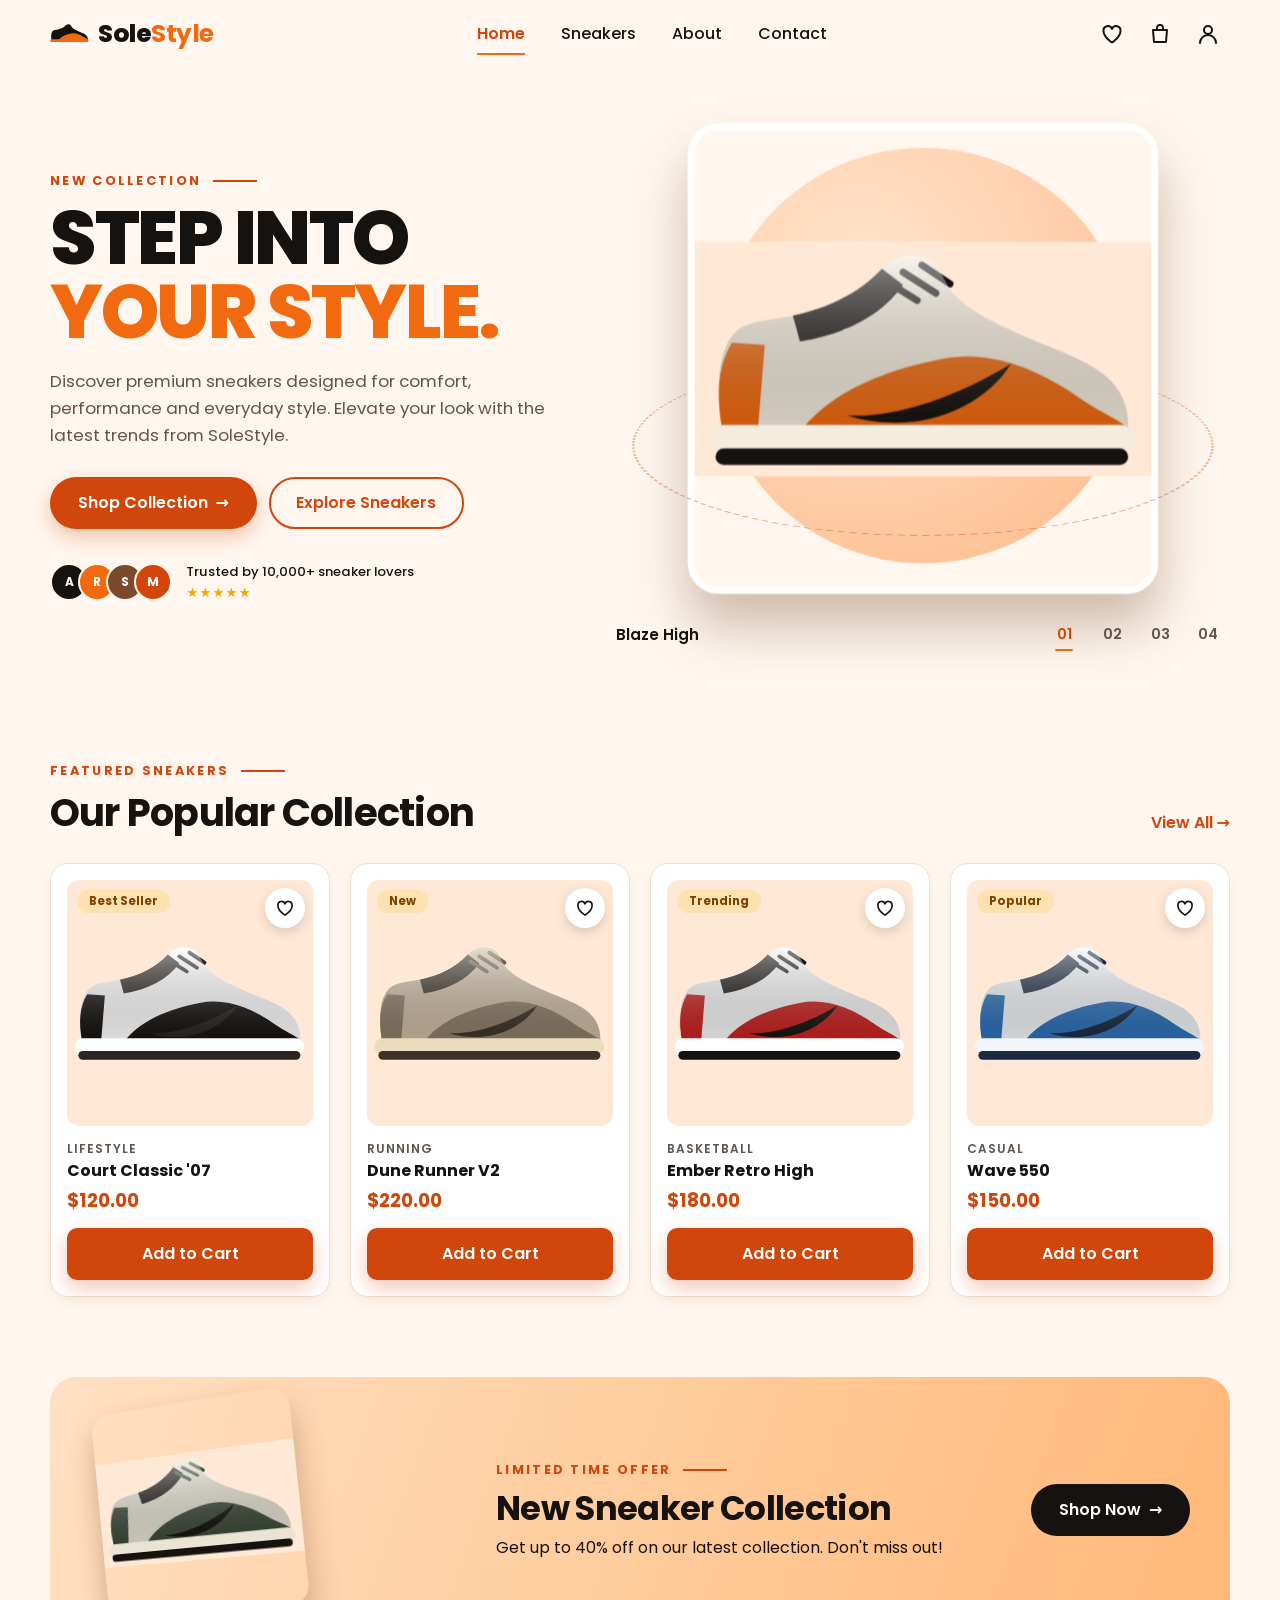
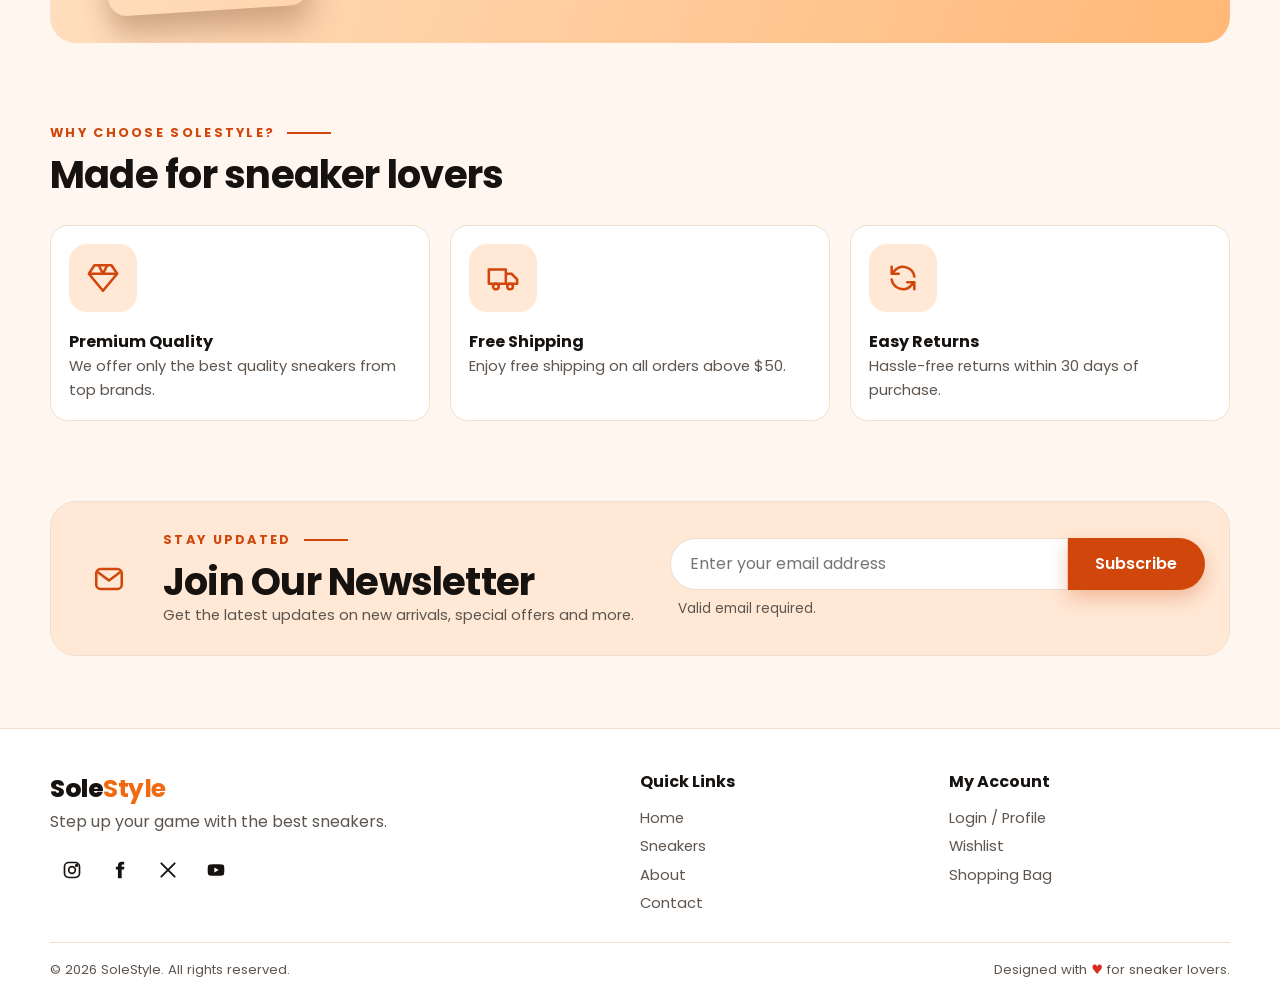
==== index.html @ 4709b6e1 "Task1 : Responsive Landing Page" ====
<!DOCTYPE html>
<html lang="en">
<head>
  <meta charset="UTF-8">
  <meta name="viewport" content="width=device-width, initial-scale=1">
  <title>SoleStyle | Premium Sneakers</title>
  <meta name="description" content="SoleStyle: premium sneakers designed for comfort, performance and everyday style.">
  <link rel="preconnect" href="https://fonts.googleapis.com">
  <link rel="preconnect" href="https://fonts.gstatic.com" crossorigin>
  <link href="https://fonts.googleapis.com/css2?family=Poppins:wght@400;500;600;700;800&display=swap" rel="stylesheet">
  <link rel="stylesheet" href="style.css">
</head>
<body>
  <a class="skip" href="#main">Skip to content</a>

  <header class="site-header" id="header">
    <div class="wrap bar">
      <a class="logo" href="#/" aria-label="SoleStyle home">
        <svg width="40" height="26" viewBox="30 20 380 190" aria-hidden="true"><path d="M44 172C38 132 40 104 54 88c10-11 30-11 50-15 30-6 58-20 76-40 12-13 32-15 46-4l12 22c14 18 44 32 84 48 40 16 70 30 68 72z" fill="#16120F"/><path d="M110 172c26-34 70-52 120-62 40-8 80 6 120 34 20 14 40 20 40 28z" fill="#F26A0F"/><rect x="32" y="166" width="364" height="26" rx="13" fill="#F26A0F"/></svg>
        <span>Sole<b>Style</b></span>
      </a>
      <nav id="nav" class="nav" aria-label="Main navigation">
        <ul>
          <li><a href="#/" data-r="home">Home</a></li>
          <li><a href="#/shop" data-r="shop">Sneakers</a></li>
          <li><a href="#/about" data-r="about">About</a></li>
          <li><a href="#/contact" data-r="contact">Contact</a></li>
        </ul>
      </nav>
      <div class="actions">
        <a class="icon-btn" href="#/wishlist" id="wishLink" aria-label="Wishlist, 0 items">
          <svg width="24" height="24" viewBox="0 0 24 24" fill="none" stroke="currentColor" stroke-width="2" stroke-linejoin="round" aria-hidden="true"><path d="M12 20.5S3.5 15 3.5 8.9A4.4 4.4 0 0 1 12 7a4.4 4.4 0 0 1 8.5 1.900C20.5 15 12 20.5 12 20.500z"/></svg>
          <span class="count" id="wishCount" aria-hidden="true">0</span>
        </a>
        <a class="icon-btn" href="#/cart" id="cartLink" aria-label="Shopping bag, 0 items">
          <svg width="24" height="24" viewBox="0 0 24 24" fill="none" stroke="currentColor" stroke-width="2" stroke-linecap="round" stroke-linejoin="round" aria-hidden="true"><path d="M5 8h14l-1 12H6L5 8z"/><path d="M9 8V6a3 3 0 0 1 6 0v2"/></svg>
          <span class="count" id="cartCount" aria-hidden="true">0</span>
        </a>
        <a class="icon-btn" href="#/account" id="profileLink" aria-label="Log in or open my account">
          <svg width="24" height="24" viewBox="0 0 24 24" fill="none" stroke="currentColor" stroke-width="2" stroke-linecap="round" stroke-linejoin="round" aria-hidden="true"><circle cx="12" cy="8" r="4"/><path d="M4 21a8 8 0 0 1 16 0"/></svg>
          <span class="ini" id="profileIni" aria-hidden="true"></span>
        </a>
      </div>
    </div>
  </header>

  <main id="main" tabindex="-1"></main>

  <footer class="footer">
    <div class="wrap foot-grid">
      <div>
        <a class="logo" href="#/" aria-label="SoleStyle home"><span>Sole<b>Style</b></span></a>
        <p class="muted">Step up your game with the best sneakers.</p>
        <ul class="social">
          <li><a href="https://www.instagram.com/" target="_blank" rel="noopener" aria-label="SoleStyle on Instagram"><svg width="20" height="20" viewBox="0 0 24 24" fill="none" stroke="currentColor" stroke-width="2" aria-hidden="true"><rect x="3" y="3" width="18" height="18" rx="5"/><circle cx="12" cy="12" r="4"/><circle cx="17.5" cy="6.5" r="1" fill="currentColor"/></svg></a></li>
          <li><a href="https://www.facebook.com/" target="_blank" rel="noopener" aria-label="SoleStyle on Facebook"><svg width="20" height="20" viewBox="0 0 24 24" fill="currentColor" aria-hidden="true"><path d="M14 8V6.500c0-.700.3-1 1-1h2V2h-3c-3 0-4.5 2-4.5 4.500V8H7v3.500h2.500V22H14V11.500h2.800L17.3 8z"/></svg></a></li>
          <li><a href="https://x.com/" target="_blank" rel="noopener" aria-label="SoleStyle on X"><svg width="20" height="20" viewBox="0 0 24 24" fill="none" stroke="currentColor" stroke-width="2.2" stroke-linecap="round" aria-hidden="true"><path d="M4 4l16 16M20 4 4 20"/></svg></a></li>
          <li><a href="https://www.youtube.com/" target="_blank" rel="noopener" aria-label="SoleStyle on YouTube"><svg width="20" height="20" viewBox="0 0 24 24" fill="currentColor" aria-hidden="true"><path d="M21.6 7.200a2.5 2.5 0 0 0-1.8-1.800C18.2 5 12 5 12 5s-6.2 0-7.8.4A2.5 2.5 0 0 0 2.4 7.200C2 8.8 2 12 2 12s0 3.2.4 4.800a2.5 2.5 0 0 0 1.8 1.800C5.8 19 12 19 12 19s6.2 0 7.8-.4a2.5 2.5 0 0 0 1.8-1.800c.4-1.6.4-4.8.4-4.800s0-3.2-.4-4.800zM10 15V9l5.2 3z"/></svg></a></li>
        </ul>
      </div>
      <nav aria-label="Quick links">
        <h3>Quick Links</h3>
        <ul>
          <li><a href="#/">Home</a></li><li><a href="#/shop">Sneakers</a></li><li><a href="#/about">About</a></li><li><a href="#/contact">Contact</a></li>
        </ul>
      </nav>
      <nav aria-label="My account">
        <h3>My Account</h3>
        <ul>
          <li><a href="#/account">Login / Profile</a></li><li><a href="#/wishlist">Wishlist</a></li><li><a href="#/cart">Shopping Bag</a></li>
        </ul>
      </nav>
    </div>
    <div class="wrap legal">
      <p>© <span id="year">2026</span> SoleStyle. All rights reserved.</p>
      <p>Designed with <span class="heart-ic" aria-label="love">♥</span> for sneaker lovers.</p>
    </div>
  </footer>

  <nav class="tabbar" id="tabbar" aria-label="Primary">
    <span class="tab-ind" aria-hidden="true"></span>
    <a href="#/" data-r="home"><svg width="24" height="24" viewBox="0 0 24 24" fill="none" stroke="currentColor" stroke-width="1.9" stroke-linecap="round" stroke-linejoin="round" aria-hidden="true"><path d="M3 11l9-8 9 8v9a1 1 0 0 1-1 1h-5v-6H9v6H4a1 1 0 0 1-1-1z"/></svg><span>Home</span></a>
    <a href="#/shop" data-r="shop"><svg width="24" height="24" viewBox="0 0 24 24" fill="none" stroke="currentColor" stroke-width="1.9" stroke-linecap="round" stroke-linejoin="round" aria-hidden="true"><path d="M3 16.500V12l4.500-1 2.500-4 2.500 1.800 4.500 1.200c3 .8 4 2 4 4V17H3z"/><path d="M3 20h18"/></svg><span>Sneakers</span></a>
    <a href="#/about" data-r="about"><svg width="24" height="24" viewBox="0 0 24 24" fill="none" stroke="currentColor" stroke-width="1.9" stroke-linecap="round" stroke-linejoin="round" aria-hidden="true"><circle cx="12" cy="12" r="9"/><path d="M12 11v5M12 8h.01"/></svg><span>About</span></a>
    <a href="#/contact" data-r="contact"><svg width="24" height="24" viewBox="0 0 24 24" fill="none" stroke="currentColor" stroke-width="1.9" stroke-linecap="round" stroke-linejoin="round" aria-hidden="true"><path d="M4 5h16v11H9l-5 4z"/></svg><span>Contact</span></a>
  </nav>
  <div class="toast" id="toast" role="status" aria-live="polite"></div>
  <script src="script.js"></script>
</body>
</html>
---- style.css ----
/* ==========================================================
   SoleStyle - mobile-first styles
   Palette: black, white, vibrant orange
   ========================================================== */
:root{
  --o:#F26A0F; --btn:#D1460A; --btn-d:#B03905;
  --ink:#16120F; --muted:#5E554E; --bg:#FFF7EF; --tint:#FFE9D6; --line:#F0DFCE;
  --radius:18px; --shadow:0 14px 34px rgba(120,60,10,.15);
  font-family:'Poppins',system-ui,-apple-system,'Segoe UI',Roboto,sans-serif;
}
*,*::before,*::after{box-sizing:border-box}
html{scroll-behavior:smooth;scroll-padding-top:84px}
body{margin:0;background:var(--bg);color:var(--ink);line-height:1.6;overflow-x:hidden}
img,svg{max-width:100%;height:auto}
svg{display:block}
a{color:inherit;text-decoration:none}
ul{list-style:none;margin:0;padding:0}
p{margin:0}
:focus-visible{outline:3px solid var(--ink);outline-offset:3px;border-radius:8px}
.wrap{width:min(1180px,100% - 2.5rem);margin-inline:auto}
.sr{position:absolute;width:1px;height:1px;overflow:hidden;clip:rect(0 0 0 0);white-space:nowrap}
.skip{position:absolute;left:1rem;top:-4rem;z-index:100;padding:.6rem 1rem;border-radius:8px;background:var(--ink);color:#fff}
.skip:focus{top:1rem}
.muted{color:var(--muted)}

/* ---------- Header ---------- */
.site-header{position:sticky;top:0;z-index:50;background:rgba(255,247,239,.92);backdrop-filter:blur(12px);border-bottom:1px solid transparent;transition:.3s}
.site-header.scrolled{border-color:var(--line);box-shadow:0 4px 20px rgba(0,0,0,.05)}
.bar{display:flex;align-items:center;justify-content:space-between;gap:1rem;height:68px}
.logo{display:flex;align-items:center;gap:.5rem;font-size:1.55rem;font-weight:800;letter-spacing:-.02em}
.logo b{color:var(--o)}
.nav{position:absolute;inset:68px 0 auto 0;padding:.5rem 1.25rem 1.25rem;background:var(--bg);border-bottom:1px solid var(--line);box-shadow:var(--shadow);visibility:hidden;opacity:0;transform:translateY(-8px);transition:.25s}
.nav.open{visibility:visible;opacity:1;transform:none}
.nav a{display:block;padding:.85rem .25rem;font-weight:500;border-bottom:1px solid var(--line)}
.nav a.active,.nav a[aria-current="page"]{color:var(--btn);font-weight:600}
.actions{display:flex;align-items:center;gap:.25rem}
.icon-btn{position:relative;display:grid;place-items:center;width:44px;height:44px;border:0;border-radius:14px;background:transparent;color:var(--ink);cursor:pointer;transition:background .2s}
a.icon-btn:hover,button.icon-btn:hover{background:var(--tint)}
.menu-btn{background:var(--tint)}
.count{position:absolute;top:1px;right:0;min-width:20px;height:20px;padding:0 5px;display:grid;place-items:center;border-radius:99px;background:var(--btn);color:#fff;font-size:.72rem;font-weight:700}
.count.bump{animation:bump .4s}
@keyframes bump{50%{transform:scale(1.5)}}

/* ---------- Buttons ---------- */
.btn{display:inline-flex;align-items:center;justify-content:center;gap:.5rem;min-height:48px;padding:.7rem 1.6rem;border:2px solid transparent;border-radius:99px;font:inherit;font-weight:600;cursor:pointer;transition:transform .2s,background .2s,box-shadow .2s,color .2s}
.btn-primary{background:var(--btn);color:#fff;box-shadow:0 8px 20px rgba(209,70,10,.3)}
.btn-primary:hover{background:var(--btn-d);transform:translateY(-2px)}
.btn-outline{border-color:var(--btn);color:var(--btn)}
.btn-outline:hover{background:var(--btn);color:#fff;transform:translateY(-2px)}
.btn-dark{background:var(--ink);color:#fff}
.btn-dark:hover{background:#000;transform:translateY(-2px)}

/* ---------- Type ---------- */
.eyebrow{display:flex;align-items:center;gap:.75rem;margin-bottom:.6rem;font-size:.8rem;font-weight:700;letter-spacing:.18em;text-transform:uppercase;color:var(--btn)}
.eyebrow::after{content:"";width:44px;height:2px;background:currentColor}
h1{margin:0;font-size:clamp(2.6rem,10vw,4.7rem);font-weight:800;line-height:.98;letter-spacing:-.03em}
h1 span{display:block;color:var(--o)}
h2{margin:0;font-size:clamp(1.8rem,5vw,2.4rem);font-weight:700;line-height:1.15;letter-spacing:-.02em}
h3{margin:0;font-size:1rem}

/* ---------- Hero (3D) ---------- */
.hero{padding:2rem 0 3rem;overflow:hidden}
.hero-grid{display:grid;gap:1rem;align-items:center}
.lead{max-width:34rem;margin:1.25rem 0 1.75rem;color:var(--muted)}
.cta{display:flex;flex-wrap:wrap;gap:.75rem}
.trust{display:flex;align-items:center;gap:.9rem;margin-top:2rem;font-size:.82rem;font-weight:500}
.faces{display:flex}
.faces i{display:grid;place-items:center;width:38px;height:38px;margin-left:-10px;border:2px solid var(--bg);border-radius:50%;background:var(--ink);color:#fff;font-size:.75rem;font-style:normal;font-weight:700}
.faces i:first-child{margin-left:0}
.faces i:nth-child(2){background:var(--o)}
.faces i:nth-child(3){background:#7a4a2a}
.faces i:nth-child(4){background:var(--btn)}
.stars{color:#F5A400;letter-spacing:.1em}

.stage{position:relative;height:clamp(320px,82vw,540px);perspective:1400px;touch-action:pan-y}
.tilt{position:absolute;inset:0 0 3.2rem;transform-style:preserve-3d;transform:rotateX(var(--rx,0deg)) rotateY(var(--ry,0deg));transition:transform .3s ease-out}
.disc{position:absolute;left:50%;top:48%;width:76%;aspect-ratio:1;translate:-50% -50%;border-radius:50%;background:radial-gradient(circle at 35% 30%,#FFD9B8,#FFB27A 55%,#FA8E42);opacity:.6;transform:translateZ(-170px)}
.orbit{position:absolute;left:50%;top:52%;width:94%;aspect-ratio:1;translate:-50% -50%;border:2px dashed rgba(209,70,10,.4);border-radius:50%;transform:rotateX(74deg) translateZ(-60px);animation:orbit 26s linear infinite}
@keyframes orbit{to{transform:rotateX(74deg) translateZ(-60px) rotate(360deg)}}
.ring{position:absolute;inset:0;transform-style:preserve-3d;transform:rotateY(var(--a,0deg));transition:transform .9s cubic-bezier(.65,0,.25,1)}
.slide{position:absolute;inset:0;margin:0;display:grid;place-items:center;transform:rotateY(calc(var(--i) * 90deg)) translateZ(120px);backface-visibility:hidden;opacity:0;transition:opacity .8s}
.slide.on{opacity:1}
.slide img{width:min(90%,580px);filter:drop-shadow(0 30px 22px rgba(90,40,5,.3));animation:float 5s ease-in-out infinite}
@keyframes float{50%{transform:translateY(-14px) rotate(-2deg)}}
.stage-foot{position:absolute;inset:auto 0 0;display:flex;align-items:center;justify-content:space-between;gap:1rem}
.slide-name{font-weight:600;font-size:.95rem}
.dots{display:flex;gap:.25rem}
.dots button{position:relative;min-width:44px;min-height:44px;border:0;background:none;font:inherit;font-weight:600;font-size:.9rem;color:var(--muted);cursor:pointer}
.dots button::after{content:"";position:absolute;left:30%;right:30%;bottom:6px;height:2px;border-radius:2px;background:var(--o);transform:scaleX(0);transition:.3s}
.dots button[aria-current="true"]{color:var(--btn)}
.dots button[aria-current="true"]::after{transform:scaleX(1)}

/* ---------- Sections ---------- */
.section{padding:2.5rem 0}
.grid-cards{display:grid;gap:1.25rem;grid-template-columns:1fr;margin-top:1.75rem}
.card{position:relative;padding:1rem;border:1px solid var(--line);border-radius:var(--radius);background:#fff;box-shadow:0 4px 14px rgba(120,60,10,.06);transform:perspective(900px) rotateX(var(--rx,0deg)) rotateY(var(--ry,0deg))}
.card:hover{box-shadow:var(--shadow)}
.card figure{position:relative;display:grid;place-items:center;margin:0 0 .9rem;aspect-ratio:4/3;overflow:hidden;border-radius:12px;background:radial-gradient(circle at 50% 62%,var(--tint),#fff 72%)}
.card img{width:90%;transition:transform .5s}
.card:hover img{transform:scale(1.1) rotate(-3deg)}
.badge{position:absolute;top:.6rem;left:.6rem;z-index:1;padding:.15rem .75rem;border-radius:99px;font-size:.72rem;font-weight:700;background:#FFE0B0;color:#7A4300}
.b1 .badge{background:#CFF5E0;color:#0B6B3A}
.b2 .badge{background:#FFD3D3;color:#9B1C1C}
.b3 .badge{background:#D7E8FF;color:#17479E}
.price{margin:.15rem 0 .8rem;font-size:1.15rem;font-weight:700;color:var(--btn)}
.card .btn{width:100%;min-height:44px;border-radius:10px}

.promo{display:grid;gap:1rem;align-items:center;justify-items:start;padding:1.75rem 1.5rem;border-radius:26px;background:linear-gradient(110deg,#FFE0C2,#FFB877);overflow:hidden}
.promo-shoe{width:min(100%,260px);perspective:700px}
.promo-shoe img{width:100%;transform:rotateY(-18deg) rotateZ(-6deg);transition:transform .6s;filter:drop-shadow(0 18px 14px rgba(90,40,5,.3))}
.promo:hover .promo-shoe img{transform:rotateY(14deg) rotateZ(-2deg) scale(1.06)}
.promo h2{font-size:clamp(1.6rem,5vw,2.1rem)}
.promo p:not(.eyebrow){margin-top:.35rem}

.features{display:grid;gap:1.25rem;margin-top:1.75rem}
.feature{display:flex;align-items:center;gap:1.1rem;padding:1.1rem;border-radius:var(--radius);background:#fff;border:1px solid var(--line)}
.feature p{font-size:.92rem;color:var(--muted)}
.ficon{display:grid;place-items:center;flex:none;width:68px;height:68px;border-radius:18px;background:var(--tint);color:var(--btn)}

.news{display:grid;gap:1.25rem;align-items:center;padding:1.75rem 1.5rem;border-radius:26px;background:var(--tint);border:1px solid var(--line)}
.news p:not(.eyebrow):not(.msg){color:var(--muted);font-size:.92rem}
.field{display:flex;flex-direction:column;gap:.6rem}
.field input{min-height:50px;padding:0 1.2rem;border:1.5px solid var(--line);border-radius:99px;background:#fff;font:inherit;color:var(--ink)}
.field input[aria-invalid="true"]{border-color:#B42318}
.msg{margin-top:.5rem;padding-left:.5rem;font-size:.85rem;color:var(--muted)}
.msg.ok{color:#0B6B3A;font-weight:600}
.msg.err{color:#B42318;font-weight:600}

/* ---------- Footer ---------- */
.footer{margin-top:2rem;padding-top:2.5rem;border-top:1px solid var(--line);background:#fff}
.foot-grid{display:grid;gap:1.75rem;grid-template-columns:1fr 1fr}
.foot-grid>div{grid-column:1/-1}
.footer h3{margin-bottom:.6rem}
.footer li a{display:inline-block;padding:.15rem 0;color:var(--muted);font-size:.92rem}
.footer li a:hover{color:var(--btn)}
.social{display:flex;gap:.25rem;margin-top:.8rem}
.social a{display:grid;place-items:center;width:44px;height:44px;border-radius:50%;color:var(--ink)!important}
.social a:hover{background:var(--tint)}
.legal{display:flex;flex-direction:column;gap:.25rem;margin-top:1.5rem;padding:1rem 0 1.5rem;border-top:1px solid var(--line);font-size:.82rem;color:var(--muted)}
.heart{color:#D92D20}

/* ---------- Toast ---------- */
.toast{position:fixed;left:50%;bottom:1.25rem;z-index:80;max-width:calc(100% - 2rem);padding:.8rem 1.3rem;border-radius:14px;background:var(--ink);color:#fff;font-size:.9rem;font-weight:500;opacity:0;pointer-events:none;transform:translate(-50%,16px);transition:.3s}
.toast.show{opacity:1;transform:translate(-50%,0)}

/* ---------- Entrance animation (only when JS is running) ---------- */
.js .reveal{opacity:0;translate:0 26px;transition:opacity .7s,translate .7s,transform .15s,box-shadow .3s}
.js .reveal.in{opacity:1;translate:none}

/* ---------- Tablet ---------- */
@media (min-width:560px){
  .grid-cards{grid-template-columns:repeat(2,1fr)}
  .field{flex-direction:row;gap:0}
  .field input{flex:1;min-width:0;border-radius:99px 0 0 99px}
  .field .btn{border-radius:0 99px 99px 0}
  .foot-grid{grid-template-columns:2fr 1fr 1fr}
  .foot-grid>div{grid-column:auto}
  .legal{flex-direction:row;justify-content:space-between}
}
@media (min-width:768px){
  .promo{grid-template-columns:auto 1fr auto;padding:1.5rem 2.5rem;justify-items:stretch}
  .promo .btn{justify-self:end}
  .news{grid-template-columns:auto 1fr;}
  .news form{grid-column:1/-1}
  .features{grid-template-columns:repeat(3,1fr)}
  .feature{flex-direction:column;align-items:flex-start}
}

/* ---------- Laptop and desktop ---------- */
@media (min-width:900px){
  .nav{position:static;padding:0;border:0;background:none;box-shadow:none;visibility:visible;opacity:1;transform:none}
  .nav ul{display:flex;gap:2.25rem}
  .nav a{position:relative;padding:.4rem 0;border:0}
  .nav a::after{content:"";position:absolute;left:0;bottom:-2px;width:100%;height:2px;background:var(--o);transform:scaleX(0);transition:transform .25s}
  .nav a[aria-current="page"]::after,.nav a:hover::after{transform:scaleX(1)}
  .menu-btn{display:none}
  .hero{padding:3rem 0 4rem}
  .hero-grid{grid-template-columns:1fr 1.15fr;gap:2rem}
}
@media (min-width:1024px){
  .grid-cards{grid-template-columns:repeat(4,1fr)}
  .news{grid-template-columns:auto 1fr 1.1fr}
  .news form{grid-column:auto}
}

/* ---------- Reduced motion ---------- */
@media (prefers-reduced-motion:reduce){
  html{scroll-behavior:auto}
  *,*::before,*::after{animation:none!important;transition-duration:.01ms!important}
  .js .reveal{opacity:1;translate:none}
}

/* ==========================================================
   Store pages (router views, modal, cart, checkout, account)
   ========================================================== */
main:focus{outline:none}
.ini{position:absolute;inset:4px;display:none;place-items:center;border-radius:50%;background:var(--ink);color:#fff;font-size:.9rem;font-weight:700}
.has-user .ini{display:grid}
.has-user #profileLink svg{visibility:hidden}
.page{padding:2rem 0 3rem;min-height:60vh}
.page-head{margin-bottom:1.5rem}
.page-head p:not(.eyebrow){color:var(--muted);margin-top:.4rem}
.muted{color:var(--muted)}
.row{display:flex;justify-content:space-between;align-items:end;gap:1rem;flex-wrap:wrap}
.link{color:var(--btn);font-weight:600}
.link:hover{text-decoration:underline}

/* hero slides now use real photos */
.slide img{width:min(78%,430px);aspect-ratio:1;object-fit:cover;border-radius:28px;border:6px solid #fff;filter:none;box-shadow:0 30px 50px rgba(90,40,5,.3)}

/* cards */
.card .figbtn{position:relative;display:grid;place-items:center;width:100%;margin:0 0 .8rem;padding:0;border:0;border-radius:12px;overflow:hidden;aspect-ratio:1;cursor:pointer;background:var(--tint)}
.card .figbtn img{width:100%;height:100%;object-fit:cover}
.card:hover .figbtn img{transform:scale(1.08)}
.cat{font-size:.75rem;font-weight:600;letter-spacing:.08em;text-transform:uppercase;color:var(--muted)}
.price s{font-size:.85rem;font-weight:400;color:var(--muted)}
.heart{position:absolute;top:1.5rem;right:1.5rem;z-index:2;display:grid;place-items:center;width:40px;height:40px;border:0;border-radius:50%;background:#fff;color:var(--ink);box-shadow:0 4px 12px rgba(0,0,0,.15);cursor:pointer;transition:transform .2s}
.heart:hover{transform:scale(1.12)}
.heart svg{fill:none;stroke:currentColor;stroke-width:2}
.heart.on{color:#D92D20}.heart.on svg{fill:currentColor}
.heart-ic{color:#D92D20}

/* shop toolbar */
.toolbar{display:flex;flex-wrap:wrap;gap:.75rem;align-items:center;margin-bottom:1.25rem}
.toolbar input,.toolbar select,.form input,.form select,.form textarea,.qty select{min-height:46px;padding:0 1rem;border:1.5px solid var(--line);border-radius:12px;background:#fff;font:inherit;color:var(--ink)}
.toolbar input{flex:1 1 220px}
.chips{display:flex;gap:.5rem;flex-wrap:wrap}
.chip{min-height:44px;padding:0 1.1rem;border:1.5px solid var(--line);border-radius:99px;background:#fff;font:inherit;font-weight:500;cursor:pointer}
.chip[aria-pressed="true"]{background:var(--ink);border-color:var(--ink);color:#fff}
.empty{padding:3rem 1rem;text-align:center;border:2px dashed var(--line);border-radius:var(--radius);color:var(--muted)}
.empty .btn{margin-top:1rem}
.page .grid-cards{margin-top:0}

/* modal */
.modal{width:min(920px,calc(100% - 1.5rem));max-height:calc(100dvh - 1.5rem);padding:0;border:0;border-radius:24px;background:#fff;color:var(--ink);overflow:auto}
.modal::backdrop{background:rgba(22,18,15,.6);backdrop-filter:blur(3px)}
.modal[open]{display:grid;animation:pop .35s cubic-bezier(.2,.9,.3,1.2)}
@keyframes pop{from{opacity:0;transform:translateY(24px) scale(.96)}}
.m-img{position:relative;aspect-ratio:1;overflow:hidden;background:var(--tint);perspective:900px}
.m-img img{width:100%;height:100%;object-fit:cover;transition:transform .4s}
.m-img:hover img{transform:scale(1.12)}
.m-info{display:flex;flex-direction:column;gap:.7rem;padding:1.5rem}
.m-info h2{font-size:1.8rem}
.m-info .price{font-size:1.5rem;margin:0}
.x{position:absolute;top:.75rem;right:.75rem;z-index:3;width:44px;height:44px;border:0;border-radius:50%;background:#fff;font-size:1.6rem;line-height:1;cursor:pointer;box-shadow:0 4px 12px rgba(0,0,0,.2)}
.feat{display:grid;gap:.3rem;padding-left:1.1rem;color:var(--muted);font-size:.92rem;list-style:disc}
.sizes{display:flex;flex-wrap:wrap;gap:.5rem;margin:0;padding:0;border:0}
.sizes legend{margin-bottom:.4rem;font-weight:600;font-size:.9rem}
.sizes label{position:relative}
.sizes input{position:absolute;opacity:0;inset:0}
.sizes span{display:grid;place-items:center;min-width:48px;min-height:44px;border:1.5px solid var(--line);border-radius:12px;font-weight:600;cursor:pointer}
.sizes input:checked+span{background:var(--ink);border-color:var(--ink);color:#fff}
.sizes input:focus-visible+span{outline:3px solid var(--o);outline-offset:2px}
.m-btns{display:flex;flex-wrap:wrap;gap:.6rem;align-items:center;margin-top:.5rem}
.m-btns .heart{position:static}

/* cart */
.cart-grid,.co-grid{display:grid;gap:1.5rem}
.lines{display:grid;gap:1rem}
.line{display:grid;grid-template-columns:84px 1fr;gap:.9rem;padding:.9rem;border:1px solid var(--line);border-radius:var(--radius);background:#fff}
.line img{width:84px;height:84px;border-radius:12px;object-fit:cover}
.line h3{font-size:1rem}
.line .ctl{grid-column:1/-1;display:flex;flex-wrap:wrap;align-items:center;justify-content:space-between;gap:.75rem}
.qty{display:inline-flex;align-items:center;gap:.5rem}
.qty button{width:40px;height:40px;border:1.5px solid var(--line);border-radius:10px;background:#fff;font-size:1.2rem;cursor:pointer}
.qty select{min-height:40px;padding:0 .6rem}
.rm{border:0;background:none;color:#B42318;font:inherit;font-weight:600;cursor:pointer;min-height:40px}
.sum{align-self:start;padding:1.4rem;border:1px solid var(--line);border-radius:var(--radius);background:#fff;box-shadow:var(--shadow)}
.sum h2{font-size:1.3rem;margin-bottom:1rem}
.sum dl{display:grid;grid-template-columns:1fr auto;gap:.5rem 1rem;margin:0 0 1.2rem}
.sum dt{color:var(--muted)}.sum dd{margin:0;text-align:right;font-weight:600}
.sum .tot{padding-top:.7rem;border-top:1px solid var(--line);font-size:1.15rem;color:var(--ink)}
.sum .btn{width:100%}
.mini{display:flex;gap:.7rem;align-items:center;margin-bottom:.7rem;font-size:.88rem}
.mini img{width:48px;height:48px;border-radius:8px;object-fit:cover}
.mini b{margin-left:auto}

/* forms */
.form{display:grid;gap:.9rem;padding:1.4rem;border:1px solid var(--line);border-radius:var(--radius);background:#fff}
.form h2{font-size:1.3rem}
.form label{display:grid;gap:.3rem;font-size:.88rem;font-weight:600}
.form textarea{min-height:120px;padding:.8rem 1rem;resize:vertical}
.two{display:grid;gap:.9rem}
.form .msg{min-height:1.2rem;margin:0;padding:0}
.pay{display:grid;gap:.6rem}
.pay label{display:flex;align-items:center;gap:.7rem;padding:.8rem 1rem;border:1.5px solid var(--line);border-radius:12px;cursor:pointer}
.pay input{width:20px;height:20px;min-height:0;accent-color:var(--btn)}
.pay label:has(input:checked){border-color:var(--btn);background:var(--tint)}
.pf{display:grid;gap:.9rem}
.note{padding:.7rem 1rem;border-radius:12px;background:var(--tint);font-size:.82rem;color:var(--muted)}
.auth{display:grid;gap:1.25rem}
.profile-head{display:flex;align-items:center;gap:1rem;margin-bottom:1.5rem}
.avatar{display:grid;place-items:center;width:64px;height:64px;border-radius:50%;background:var(--btn);color:#fff;font-size:1.6rem;font-weight:700}
.orders{display:grid;gap:.8rem;margin-top:1rem}
.order{display:flex;flex-wrap:wrap;justify-content:space-between;gap:.5rem 1rem;padding:1rem;border:1px solid var(--line);border-radius:14px;background:#fff}
.status{padding:.1rem .7rem;border-radius:99px;background:#CFF5E0;color:#0B6B3A;font-size:.78rem;font-weight:700}
.done{max-width:640px;margin:0 auto;text-align:center}
.tick{display:grid;place-items:center;width:84px;height:84px;margin:0 auto 1rem;border-radius:50%;background:#CFF5E0;color:#0B6B3A;font-size:2.6rem;animation:pop .6s}
.done .sum{margin-top:1.5rem;text-align:left}

/* about */
.about-grid{display:grid;gap:2rem;align-items:center}
.about-img{width:100%;aspect-ratio:4/3;object-fit:cover;border-radius:24px;box-shadow:var(--shadow)}
.stats{display:grid;grid-template-columns:repeat(3,1fr);gap:1rem;margin-top:1.5rem;text-align:center}
.stats b{display:block;font-size:1.8rem;color:var(--btn)}
.stats span{font-size:.85rem;color:var(--muted)}

@media (min-width:640px){
  .two{grid-template-columns:1fr 1fr}
  .line{grid-template-columns:110px 1fr auto}
  .line img{width:110px;height:110px}
  .line .ctl{grid-column:auto;flex-direction:column;align-items:flex-end}
}
@media (min-width:800px){
  .modal[open]{grid-template-columns:1fr 1fr}
  .m-img{aspect-ratio:auto;min-height:100%}
  .auth{grid-template-columns:1fr 1fr}
  .about-grid{grid-template-columns:1fr 1fr}
}
@media (min-width:900px){
  .cart-grid,.co-grid{grid-template-columns:1.6fr 1fr}
  .sum{position:sticky;top:90px}
}
.count[hidden],.pf[hidden]{display:none}
.pt{margin:0;font-size:clamp(2rem,6vw,3rem);font-weight:800;line-height:1.1;letter-spacing:-.02em}
.promo-shoe{width:min(100%,210px)}
.promo-shoe img{aspect-ratio:1;object-fit:cover;border-radius:20px;filter:none;box-shadow:0 18px 30px rgba(90,40,5,.3)}
@media (min-width:768px){.news>div:last-child{grid-column:1/-1}}
@media (min-width:1024px){.news>div:last-child{grid-column:auto}}

/* ==========================================================
   Premium account, addresses, auth, checkout address picker
   ========================================================== */
.form input,.form select,.form textarea{font-size:1rem}
.form label{font-size:.9rem;letter-spacing:.01em}
.form input:focus,.form select:focus,.form textarea:focus{border-color:var(--btn);box-shadow:0 0 0 4px rgba(242,106,15,.16)}
.form input:disabled{background:#FAF3EC;color:var(--muted)}
.form h2{font-size:1.4rem;letter-spacing:-.01em}
.eyebrow.light{color:#FFB27A}
.avatar.big{width:76px;height:76px;font-size:2rem;background:linear-gradient(135deg,#F26A0F,#C2410C);box-shadow:0 0 0 4px rgba(255,255,255,.2)}

.acc-hero{position:relative;display:grid;gap:1.25rem;margin-bottom:1.5rem;padding:1.6rem;border-radius:28px;color:#fff;background:linear-gradient(120deg,#16120F 0%,#3A1C08 55%,#B43A06 140%);overflow:hidden}
.acc-hero::after{content:"";position:absolute;right:-70px;top:-90px;width:300px;height:300px;border-radius:50%;background:radial-gradient(circle,rgba(242,106,15,.55),transparent 70%)}
.acc-hero>*{position:relative;z-index:1}
.acc-id{display:flex;align-items:center;gap:1.1rem}
.acc-hero h1{color:#fff;font-size:clamp(1.7rem,4.5vw,2.4rem)}
.acc-hero p{color:rgba(255,255,255,.78);font-size:.95rem}
.acc-hero .eyebrow{margin-bottom:.2rem}
.acc-stats{display:grid;grid-template-columns:repeat(3,1fr);gap:.75rem;margin:0}
.acc-stats div{padding:.8rem .5rem;border:1px solid rgba(255,255,255,.16);border-radius:16px;background:rgba(255,255,255,.1);text-align:center;backdrop-filter:blur(6px)}
.acc-stats dt{font-size:.72rem;font-weight:600;letter-spacing:.1em;text-transform:uppercase;color:rgba(255,255,255,.72)}
.acc-stats dd{margin:0;font-size:1.7rem;font-weight:700;line-height:1.2}

.acc-layout{display:grid;gap:1.25rem}
.acc-nav{display:flex;gap:.5rem;padding:.2rem .1rem .5rem;overflow-x:auto}
.acc-nav button{display:flex;flex:none;align-items:center;justify-content:space-between;gap:.8rem;min-height:48px;padding:0 1.1rem;border:1.5px solid var(--line);border-radius:14px;background:#fff;color:var(--ink);font:inherit;font-size:.95rem;font-weight:600;cursor:pointer;transition:.2s}
.acc-nav button:hover{border-color:var(--o)}
.acc-nav button[aria-current]{border-color:var(--ink);background:var(--ink);color:#fff}
.acc-nav .n{min-width:24px;padding:0 .45rem;border-radius:99px;background:var(--tint);color:var(--btn);font-size:.78rem;text-align:center}
.acc-nav [aria-current] .n{background:var(--o);color:#fff}
.acc-nav .out{color:#B42318}
.panel{min-width:0;padding:1.4rem;border:1px solid var(--line);border-radius:24px;background:#fff;box-shadow:0 8px 28px rgba(120,60,10,.07)}
.panel-head{display:flex;flex-wrap:wrap;align-items:center;justify-content:space-between;gap:.75rem;margin-bottom:1.3rem}
.panel-head h2{font-size:1.5rem;letter-spacing:-.01em}
.panel h3{font-size:1.05rem}
.form.flat{padding:0;border:0;border-radius:0;background:none;box-shadow:none}
.btn.sm{min-height:44px;padding:.45rem 1.2rem;font-size:.92rem}
.w2{grid-template-columns:repeat(auto-fill,minmax(210px,1fr))!important}

.addr-grid{display:grid;gap:1rem;margin-top:1.2rem}
.addr-card{display:grid;gap:.6rem;padding:1.1rem 1.2rem;border:1.5px solid var(--line);border-radius:18px;background:#fff;font-size:.95rem;line-height:1.6}
.addr-card.is-def{border-color:var(--o);background:linear-gradient(180deg,#FFF3E8,#fff)}
.addr-top{display:flex;align-items:center;gap:.5rem}
.pill{padding:.1rem .8rem;border-radius:99px;background:var(--ink);color:#fff;font-size:.75rem;font-weight:600}
.tagdef{padding:.1rem .7rem;border-radius:99px;background:var(--tint);color:var(--btn);font-size:.75rem;font-style:normal;font-weight:700}
.addr-act{display:flex;flex-wrap:wrap;gap:1.1rem}
.link-btn{min-height:36px;padding:.3rem 0;border:0;background:none;color:var(--btn);font:inherit;font-size:.92rem;font-weight:600;cursor:pointer}
.link-btn:hover{text-decoration:underline}
.link-btn.danger{color:#B42318}
.addr-form{background:#FFFAF5;border:1.5px dashed var(--line)}

.orders{display:grid;gap:1rem}
.o-card{display:grid;gap:.9rem;padding:1.1rem 1.2rem;border:1.5px solid var(--line);border-radius:18px;transition:.2s}
.o-card:hover{transform:translateY(-2px);box-shadow:var(--shadow);border-color:var(--o)}
.o-top{display:flex;flex-wrap:wrap;justify-content:space-between;gap:.5rem 1rem}
.o-thumbs{display:flex;gap:.5rem}
.o-thumbs img{width:56px;height:56px;border-radius:12px;object-fit:cover}

.auth-wrap{display:grid;overflow:hidden;border:1px solid var(--line);border-radius:28px;background:#fff;box-shadow:var(--shadow)}
.auth-art{display:grid;gap:1.1rem;align-content:center;justify-items:start;padding:2rem 1.6rem;color:#fff;background:linear-gradient(140deg,#16120F,#3A1C08 60%,#B43A06)}
.auth-art h2{color:#fff;font-size:clamp(1.9rem,4.5vw,2.6rem);line-height:1.08}
.auth-art ul{display:grid;gap:.6rem;color:rgba(255,255,255,.86);font-size:.97rem}
.auth-art li::before{content:"✓";margin-right:.6rem;color:var(--o);font-weight:700}
.auth-art img{width:min(100%,230px);aspect-ratio:1;border-radius:22px;object-fit:cover;transform:rotate(-4deg);box-shadow:0 22px 40px rgba(0,0,0,.45)}
.auth-card{display:grid;gap:1.2rem;align-content:center;padding:1.8rem 1.4rem}
.auth-card .form{padding:0;border:0;background:none;gap:1rem}
.auth-card .form h2{font-size:1.7rem}
.seg{display:grid;grid-template-columns:1fr 1fr;padding:.3rem;border-radius:14px;background:var(--tint)}
.seg button{min-height:46px;border:0;border-radius:11px;background:none;font:inherit;font-weight:600;cursor:pointer}
.seg button[aria-pressed="true"]{background:#fff;box-shadow:0 2px 8px rgba(0,0,0,.12)}

.chk{display:flex!important;align-items:center;gap:.6rem;font-weight:500!important}
.chk input,.addr-opt input{width:20px;height:20px;min-height:0;accent-color:var(--btn)}
.addr-pick{display:grid;gap:.6rem}
.addr-opt{display:flex!important;align-items:flex-start;gap:.8rem;padding:.9rem 1rem;border:1.5px solid var(--line);border-radius:14px;font-weight:400!important;line-height:1.5;cursor:pointer}
.addr-opt:has(input:checked){border-color:var(--btn);background:var(--tint)}
.addr-opt input{margin-top:.2rem}

@media (min-width:640px){
  .acc-hero{grid-template-columns:1fr auto;align-items:center;padding:2rem}
  .acc-stats{min-width:330px}
  .addr-grid{grid-template-columns:1fr 1fr}
  .panel{padding:2rem}
}
@media (min-width:900px){
  .acc-layout{grid-template-columns:240px 1fr;align-items:start}
  .acc-nav{position:sticky;top:90px;flex-direction:column;overflow:visible;padding:0}
  .auth-wrap{grid-template-columns:1fr 1fr}
  .auth-card{padding:3rem}
  .auth-art{padding:3rem}
}

/* ==========================================================
   About, Contact, footer social fix
   ========================================================== */
.footer .social a{display:grid;place-items:center;width:44px;height:44px;padding:0;border-radius:50%;line-height:0;color:var(--ink);transition:background .2s,color .2s,transform .2s}
.footer .social a:hover{background:var(--btn);color:#fff;transform:translateY(-2px)}
.footer .social svg{display:block;flex:none}

.lead{font-size:1.05rem}
.ab-grid{display:grid;gap:2rem;align-items:center}
.collage{display:grid;grid-template-columns:1fr 1fr;grid-template-rows:1fr 1fr;gap:.8rem;aspect-ratio:1}
.collage img{width:100%;height:100%;object-fit:cover;border-radius:22px;box-shadow:var(--shadow)}
.collage img:first-child{grid-row:span 2}
.ab section,.ab .ab-stats,.faq{margin-top:3.5rem}
.ab-stats{display:grid;grid-template-columns:1fr 1fr;gap:1rem;margin-bottom:0;padding:1.5rem;border-radius:26px;background:var(--ink);color:#fff;text-align:center}
.ab-stats div{display:flex;flex-direction:column-reverse}
.ab-stats dd{margin:0;font-size:clamp(1.6rem,4vw,2.3rem);font-weight:800;color:var(--o);line-height:1.2}
.ab-stats dt{font-size:.85rem;color:rgba(255,255,255,.75)}
.ab-story{display:grid;gap:1.5rem}
.ab-story h2{max-width:20ch}
blockquote{margin:1.5rem 0 0;padding:1rem 1.2rem;border-left:4px solid var(--o);border-radius:0 14px 14px 0;background:var(--tint);color:var(--ink);font-size:1.15rem;font-weight:600}
.vals{display:grid;gap:1rem;margin-top:1.5rem}
.val{padding:1.4rem;border:1px solid var(--line);border-radius:var(--radius);background:#fff;transition:transform .25s,box-shadow .25s}
.val:hover{transform:translateY(-4px);box-shadow:var(--shadow)}
.val .ficon{margin-bottom:1rem}
.val h3{margin-bottom:.3rem;font-size:1.1rem}
.steps{display:grid;gap:1rem;margin:1.5rem 0 0;padding:0;list-style:none}
.step{position:relative;padding:1.4rem;border-radius:var(--radius);background:var(--tint)}
.step h3{margin:.8rem 0 .3rem;font-size:1.1rem}
.num{display:grid;place-items:center;width:40px;height:40px;border-radius:50%;background:var(--btn);color:#fff;font-weight:700}
.tiles{display:grid;grid-template-columns:1fr 1fr;gap:1rem}
.tile{position:relative;display:block;padding:0;border:0;border-radius:20px;overflow:hidden;aspect-ratio:1;background:var(--tint);cursor:pointer}
.tile img{width:100%;height:100%;object-fit:cover;transition:transform .5s}
.tile:hover img{transform:scale(1.08)}
.tile span{position:absolute;inset:auto 0 0;display:flex;flex-direction:column;padding:2.5rem .9rem .8rem;background:linear-gradient(transparent,rgba(0,0,0,.7));color:#fff;text-align:left}
.tile small{font-size:.85rem;opacity:.85}
.cta-band{display:grid;gap:1rem;align-items:center;justify-items:start;padding:2rem 1.6rem;border-radius:28px;color:#fff;background:linear-gradient(120deg,#16120F,#3A1C08 60%,#B43A06)}
.cta-band h2{color:#fff}
.cta-band p{color:rgba(255,255,255,.8)}

.ct-cards{display:grid;gap:1rem;margin-bottom:1.5rem}
.ct-card{display:flex;align-items:center;gap:1rem;padding:1.1rem;border:1px solid var(--line);border-radius:var(--radius);background:#fff;transition:transform .25s,box-shadow .25s}
.ct-card:hover{transform:translateY(-3px);box-shadow:var(--shadow)}
.ct-card h3{font-size:1rem}
.ct-card p,.ct-card a{font-size:.92rem;color:var(--muted);overflow-wrap:anywhere}
.ct-card a:hover{color:var(--btn)}
.ct-card .ficon{width:56px;height:56px;border-radius:16px}
.ct-main{display:grid;gap:1.25rem;align-items:start}
.panel.form{gap:1rem}
.help{display:grid;gap:.8rem;justify-items:start;padding:1.6rem;border-radius:24px;color:#fff;background:linear-gradient(140deg,#16120F,#3A1C08 65%,#B43A06)}
.help h3{color:#fff;font-size:1.3rem}
.help p{color:rgba(255,255,255,.8);font-size:.95rem}
.ct-side{display:grid;gap:1rem}
.qlinks{display:grid;margin-top:.6rem}
.qlinks a{display:block;padding:.65rem 0;border-bottom:1px solid var(--line);font-weight:500}
.qlinks li:last-child a{border:0}
.qlinks a:hover{color:var(--btn)}
.done-box{text-align:center}
.done-box h2{margin-bottom:.5rem}
.faq{max-width:820px}
.faq h2{margin-bottom:1.2rem}
.faq details{margin-bottom:.7rem;border:1px solid var(--line);border-radius:16px;background:#fff;transition:box-shadow .2s}
.faq details[open]{box-shadow:var(--shadow);border-color:var(--o)}
.faq summary{display:flex;align-items:center;justify-content:space-between;gap:1rem;min-height:56px;padding:0 1.2rem;font-weight:600;cursor:pointer;list-style:none}
.faq summary::-webkit-details-marker{display:none}
.faq summary::after{content:"+";font-size:1.5rem;color:var(--btn);transition:transform .25s}
.faq details[open] summary::after{transform:rotate(45deg)}
.faq details p{padding:0 1.2rem 1.2rem}

@media (min-width:640px){
  .ct-cards{grid-template-columns:1fr 1fr}
  .vals{grid-template-columns:1fr 1fr}
  .steps{grid-template-columns:1fr 1fr}
  .tiles{grid-template-columns:repeat(4,1fr)}
  .cta-band{grid-template-columns:1fr auto;justify-items:stretch;padding:2.2rem 2.5rem}
  .ab-stats{grid-template-columns:repeat(4,1fr)}
}
@media (min-width:900px){
  .ab-grid{grid-template-columns:1.05fr 1fr;gap:3rem}
  .ab-story{grid-template-columns:1fr 1.2fr;gap:3rem}
  .ct-cards{grid-template-columns:repeat(4,1fr)}
  .ct-card{flex-direction:column;align-items:flex-start}
  .ct-main{grid-template-columns:1.6fr 1fr}
  .vals,.steps{grid-template-columns:repeat(4,1fr)}
}

/* ==========================================================
   Mobile polish: bottom tab bar, 2-column cards, page transitions
   ========================================================== */
.nav{display:none}
.site-header{view-transition-name:hdr}
.tabbar{view-transition-name:tbar;position:fixed;inset:auto 0 0;z-index:60;display:grid;grid-template-columns:repeat(4,1fr);padding-bottom:env(safe-area-inset-bottom);background:rgba(255,255,255,.94);backdrop-filter:blur(14px);border-top:1px solid var(--line);box-shadow:0 -6px 24px rgba(60,30,5,.08)}
.tabbar a{display:flex;flex-direction:column;align-items:center;justify-content:center;gap:2px;min-height:62px;color:var(--muted);font-size:.72rem;font-weight:600;transition:color .25s}
.tabbar a svg{transition:transform .3s cubic-bezier(.3,1.6,.5,1)}
.tabbar a[aria-current]{color:var(--btn)}
.tabbar a[aria-current] svg{transform:translateY(-2px) scale(1.12)}
.tab-ind{position:absolute;top:-1px;left:0;width:25%;height:3px;transform:translateX(calc(var(--i,0) * 100%));transition:transform .4s cubic-bezier(.4,0,.2,1),opacity .2s;pointer-events:none}
.tab-ind::after{content:"";display:block;width:38px;height:3px;margin:0 auto;border-radius:0 0 4px 4px;background:var(--o)}
.tabbar.off .tab-ind{opacity:0}
.enter{animation:vt-in .35s cubic-bezier(.2,.8,.2,1)}
::view-transition-old(root){animation:.2s ease both vt-out}
::view-transition-new(root){animation:.34s cubic-bezier(.2,.8,.2,1) both vt-in}
@keyframes vt-out{to{opacity:0;transform:translateY(-6px)}}
@keyframes vt-in{from{opacity:0;transform:translateY(14px)}}

@media (max-width:899px){
  body{padding-bottom:calc(64px + env(safe-area-inset-bottom))}
  .toast{bottom:calc(76px + env(safe-area-inset-bottom))}
  .bar{height:60px}
  .logo{font-size:1.35rem}
  .logo svg{width:50px;height:auto}
  .icon-btn{width:42px;height:42px}
  .actions{gap:0}
  .hero{padding:1rem 0 1.5rem}
  .section{padding:1.75rem 0}
  .page{padding:1.25rem 0 2rem}
  .wrap{width:min(1180px,100% - 2rem)}
  h1{font-size:clamp(2.1rem,10.5vw,3.4rem)}
  .lead{margin:1rem 0 1.4rem}
  .trust{margin-top:1.4rem}
  .stage-foot{flex-wrap:wrap;justify-content:center;gap:0}
  .dots button{min-width:40px}
}

/* two cards per row on phones */
@media (max-width:559px){
  .grid-cards{grid-template-columns:repeat(2,minmax(0,1fr));gap:.7rem}
  .card{padding:.55rem;border-radius:16px}
  .card .figbtn{margin-bottom:.5rem;border-radius:10px}
  .card h3{min-height:2.6em;font-size:.88rem;line-height:1.3}
  .cat{font-size:.65rem;letter-spacing:.05em}
  .price{margin:.1rem 0 .55rem;font-size:1rem}
  .price s{font-size:.75rem}
  .card .btn{min-height:40px;padding:.4rem .5rem;font-size:.82rem}
  .heart{top:.85rem;right:.85rem;width:34px;height:34px}
  .heart svg{width:17px;height:17px}
  .badge{top:.4rem;left:.4rem;padding:.1rem .5rem;font-size:.62rem}
  .w2{grid-template-columns:repeat(2,minmax(0,1fr))!important}
  .toolbar{gap:.6rem}
  .toolbar input,.toolbar select{flex:1 1 100%}
  .chips{flex-wrap:nowrap;width:100%;padding-bottom:.2rem;overflow-x:auto}
  .chip{flex:none}
  .modal{width:calc(100% - 1rem);border-radius:20px}
  .m-img{aspect-ratio:4/3}
  .m-info{padding:1.1rem}
  .m-info h2{font-size:1.45rem}
  .m-btns .btn{flex:1 1 120px}
  .line{grid-template-columns:72px 1fr;padding:.75rem}
  .line img{width:72px;height:72px}
  .panel,.sum,.form{padding:1.1rem}
  .auth-card{padding:1.4rem 1.1rem}
  .acc-hero{padding:1.2rem}
  .promo,.news,.cta-band{padding:1.4rem 1.1rem}
  .done .sum{padding:1rem}
  .legal{padding-bottom:1rem}
}
@media (max-width:899px){
  .auth-wrap,.cart-grid,.co-grid,.acc-layout,.ct-main,.ab-grid,.hero-grid,.ab-story{grid-template-columns:minmax(0,1fr)}
  .auth-art,.auth-card,.panel,.form,.sum{min-width:0}
  .auth-art h2{overflow-wrap:anywhere}
}
.form input,.form select,.form textarea{width:100%;min-width:0}
.form input[type="checkbox"],.form input[type="radio"]{width:20px}
@media (max-width:639px){.form,.auth-card,.two,.pf,.addr-form,.field{grid-template-columns:minmax(0,1fr)}.field{display:flex}}
.modal[open]{display:block}
@media (min-width:800px){.modal[open]{display:grid;grid-template-columns:1fr 1fr}}
img[data-fb]{object-fit:contain!important}
@media (max-width:559px){.sizes{gap:.35rem}.sizes span{min-width:44px;min-height:44px}}
@media (max-width:559px){.toolbar input,.toolbar select{width:100%;min-width:0;max-width:100%}}
@media (max-width:899px){
  .auth-art{gap:.3rem;padding:1.3rem 1.2rem}
  .auth-art ul,.auth-art img{display:none}
  .auth-art h2{font-size:1.6rem}
  .auth-art .eyebrow{margin-bottom:.1rem}
}
@media (max-width:639px){
  .ct-cards{grid-template-columns:repeat(2,minmax(0,1fr));gap:.7rem}
  .ct-card{flex-direction:column;align-items:flex-start;gap:.6rem;padding:.9rem}
  .ct-card .ficon{width:46px;height:46px;border-radius:14px}
  .ct-card h3{font-size:.95rem}
  .ct-card p,.ct-card a{font-size:.8rem}
}

/* bottom bar is for phones only; desktop keeps the top navigation */
@media (min-width:900px){
  .nav{display:block}
  .tabbar{display:none}
}
@media (max-width:340px){.logo{font-size:1.2rem;gap:.35rem}.logo svg{width:40px}.icon-btn{width:40px;height:40px}}
@media (max-width:767px){.news{grid-template-columns:minmax(0,1fr)}}
.news>*{min-width:0}
.news input,.field input{width:100%;min-width:0}
.btn-outline{background:transparent}.btn-outline:hover{background:var(--btn)}

/* ==========================================================
   Password eye, inline validation, dropdowns, tracking,
   order-placed animation, flying cart, mobile CTA row
   ========================================================== */
.pw{position:relative;display:block}
.pw input{padding-right:3.2rem}
.eye{position:absolute;top:50%;right:.3rem;display:grid;place-items:center;width:42px;height:42px;border:0;border-radius:10px;background:none;color:var(--muted);cursor:pointer;transform:translateY(-50%);transition:color .2s,background .2s}
.eye:hover{color:var(--ink);background:var(--tint)}
.eye[aria-pressed="true"]{color:var(--btn)}

.ferr{display:block;color:#B42318;font-size:.8rem;font-style:normal;font-weight:500;line-height:1.35}
.ferr:empty{display:none}
label.invalid input,label.invalid textarea,label.invalid .dd-btn{border-color:#B42318}
label.invalid input:focus,label.invalid textarea:focus{box-shadow:0 0 0 4px rgba(180,35,24,.14)}
input[aria-invalid="false"][data-t],textarea[aria-invalid="false"][data-t]{border-color:#18A058}

/* custom dropdowns */
.dd{position:relative;min-width:0}
.dd-btn{display:flex;align-items:center;justify-content:space-between;gap:.6rem;width:100%;min-height:46px;padding:0 .9rem 0 1rem;border:1.5px solid var(--line);border-radius:12px;background:#fff;color:var(--ink);font:inherit;text-align:left;cursor:pointer;transition:border-color .2s,box-shadow .2s}
.dd-btn:hover{border-color:var(--o)}
.dd-btn svg{flex:none;color:var(--muted);transition:transform .3s cubic-bezier(.2,.8,.2,1)}
.dd.open .dd-btn,.dd-btn:focus-visible{border-color:var(--btn);box-shadow:0 0 0 4px rgba(242,106,15,.16);outline:none}
.dd.open .dd-btn svg{transform:rotate(180deg);color:var(--btn)}
.dd-list{position:absolute;left:0;right:0;top:calc(100% + 6px);z-index:40;max-height:240px;margin:0;padding:.35rem;overflow:auto;border:1px solid var(--line);border-radius:14px;background:#fff;box-shadow:0 18px 40px rgba(60,30,5,.2);opacity:0;visibility:hidden;transform:translateY(-8px) scale(.97);transform-origin:top;transition:opacity .2s,transform .24s cubic-bezier(.2,.8,.2,1),visibility .2s}
.dd.open .dd-list{opacity:1;visibility:visible;transform:none}
.dd.up .dd-list{top:auto;bottom:calc(100% + 6px);transform-origin:bottom;transform:translateY(8px) scale(.97)}
.dd.up.open .dd-list{transform:none}
.dd-list li{display:flex;align-items:center;justify-content:space-between;gap:.6rem;padding:.65rem .8rem;border-radius:10px;font-size:.95rem;cursor:pointer;transition:background .15s}
.dd-list li.act,.dd-list li:hover{background:var(--tint)}
.dd-list li.sel{color:var(--btn);font-weight:600}
.dd-list li.sel::after{content:"✓"}
.toolbar .dd{flex:0 0 220px}
.qty .dd{min-width:84px}
.qty .dd-btn{min-height:40px}
@media (max-width:559px){.toolbar .dd{flex:1 1 100%}}

/* order tracking */
.back{display:inline-block;margin-bottom:.5rem}
.o-head{display:flex;flex-wrap:wrap;align-items:center;justify-content:space-between;gap:1rem;margin:.5rem 0 1.5rem}
.o-grid{display:grid;gap:1.25rem;align-items:start;grid-template-columns:minmax(0,1fr)}
.eta{margin-bottom:1.4rem;padding:.85rem 1rem;border-radius:14px;background:var(--tint)}
.track{display:grid;margin:0;padding:0;list-style:none}
.track li{position:relative;display:flex;gap:1rem;padding-bottom:1.7rem}
.track li:last-child{padding-bottom:0}
.track li::before{content:"";position:absolute;left:17px;top:38px;bottom:2px;width:3px;border-radius:3px;background:var(--line)}
.track li:last-child::before{display:none}
.track li.done::before{background:var(--o)}
.dot{position:relative;z-index:1;display:grid;flex:none;place-items:center;width:36px;height:36px;border:2px solid var(--line);border-radius:50%;background:#fff;color:var(--muted);font-size:.85rem;font-weight:700}
.track .done .dot,.track .now .dot{border-color:var(--btn);background:var(--btn);color:#fff}
.track .now .dot{animation:pulse 1.8s infinite}
@keyframes pulse{0%{box-shadow:0 0 0 0 rgba(209,70,10,.5)}100%{box-shadow:0 0 0 14px rgba(209,70,10,0)}}
.track b{font-size:1rem}
.track p{font-size:.9rem}
.track small{color:var(--btn);font-weight:600}
.status.st0,.status.st1,.status.st2,.status.st3{background:#FFE9D6;color:#9A3412}
.o-card .link{font-size:.9rem}
@media (min-width:900px){.o-grid{grid-template-columns:1.4fr 1fr}}

/* order placed */
.placed{position:relative;padding-top:.5rem}
.burst{position:absolute;left:50%;top:70px;width:0;height:0;pointer-events:none}
.burst i{position:absolute;width:9px;height:15px;border-radius:2px;background:var(--c);opacity:0;animation:confetti 1.6s cubic-bezier(.2,.8,.3,1) var(--dl) both}
@keyframes confetti{0%{opacity:1;transform:translate(0,0) rotate(0) scale(.4)}65%{opacity:1}100%{opacity:0;transform:translate(var(--x),calc(var(--y) + 170px)) rotate(var(--r)) scale(1)}}
.okmark{display:block;width:112px;height:112px;margin:0 auto 1rem;animation:pop .6s}
.okmark circle,.okmark path{fill:none;stroke-linecap:round;stroke-linejoin:round}
.okmark .c{fill:#CFF5E0;stroke:#18A058;stroke-width:5;stroke-dasharray:240;stroke-dashoffset:240;animation:draw .6s .1s ease forwards}
.okmark .t{stroke:#0B6B3A;stroke-width:7;stroke-dasharray:62;stroke-dashoffset:62;animation:draw .45s .65s ease forwards}
.okmark .ring1{stroke:#18A058;stroke-width:2;opacity:0;transform-box:fill-box;transform-origin:center;animation:ripple 1.3s .65s ease-out}
@keyframes draw{to{stroke-dashoffset:0}}
@keyframes ripple{0%{opacity:.8;transform:scale(.8)}100%{opacity:0;transform:scale(1.5)}}
.fu{animation:fadeUp .6s cubic-bezier(.2,.8,.2,1) var(--d,0s) both}
@keyframes fadeUp{from{opacity:0;transform:translateY(18px)}}
.ship{margin:1.3rem 0;padding:1rem 1.2rem 1.1rem;border-radius:18px;background:var(--tint)}
.road{position:relative;height:32px;margin-bottom:.5rem;overflow:hidden;border-bottom:3px dashed #E9C9AE}
.truck{position:absolute;bottom:-3px;left:-50px;animation:drive 3.4s linear infinite}
@keyframes drive{to{left:100%}}
.done.placed .sum{box-shadow:none}

/* flying add-to-cart */
.fly{position:fixed;left:0;top:0;z-index:300;width:68px;height:68px;border:3px solid #fff;border-radius:18px;box-shadow:0 14px 28px rgba(0,0,0,.32);object-fit:cover;pointer-events:none}
#cartLink.pop svg{animation:cartpop .55s}
@keyframes cartpop{30%{transform:scale(1.4) rotate(-14deg)}60%{transform:scale(.92) rotate(8deg)}100%{transform:none}}

/* home hero buttons: one row on phones */
@media (max-width:559px){
  .cta{flex-wrap:nowrap;gap:.6rem}
  .cta .btn{flex:1 1 0;min-width:0;min-height:48px;padding:.6rem .4rem;font-size:.86rem;white-space:nowrap}
  .cta .btn span{display:none}
}
@media (max-width:899px){.o-grid{grid-template-columns:minmax(0,1fr)}}
@media (prefers-reduced-motion:reduce){.okmark .c,.okmark .t{stroke-dashoffset:0}}
.sum dl{column-gap:0}
.sum dd{padding-left:1rem}

/* checkout steps and stat count-up */
.stepsbar{display:flex;align-items:center;margin:0 0 1.5rem;padding:0;list-style:none}
.stepsbar li{display:flex;flex:1;align-items:center;gap:.6rem;color:var(--muted);font-size:.9rem;font-weight:600;white-space:nowrap}
.stepsbar li:last-child{flex:none}
.stepsbar li span{display:grid;flex:none;place-items:center;width:32px;height:32px;border:2px solid var(--line);border-radius:50%;background:#fff;font-size:.85rem}
.stepsbar li:not(:last-child)::after{content:"";flex:1;height:3px;margin:0 .7rem;border-radius:3px;background:var(--line);transition:background .4s}
.stepsbar .done,.stepsbar .now{color:var(--ink)}
.stepsbar .done span,.stepsbar .now span{border-color:var(--btn);background:var(--btn);color:#fff}
.stepsbar .done::after{background:var(--o)}
@media (max-width:559px){.stepsbar li:not(.now){font-size:0}.stepsbar li:not(.now) span{font-size:.85rem}}
.ab-stats dd{display:inline-block;font-variant-numeric:tabular-nums}
.ab-stats dd.roll{animation:rollin .7s cubic-bezier(.2,.8,.2,1)}
@keyframes rollin{from{opacity:0;transform:translateY(55%) rotateX(-80deg)}}


/* ==========================================================
   Product page
   ========================================================== */
.card h3 a{color:inherit}
.card h3 a:hover{color:var(--btn)}
.crumbs{display:flex;flex-wrap:wrap;align-items:center;gap:.5rem;margin-bottom:1.25rem;font-size:.88rem;color:var(--muted)}
.crumbs a:hover{color:var(--btn)}
.crumbs [aria-current]{color:var(--ink);font-weight:500}
.pd{display:grid;gap:1.5rem;grid-template-columns:minmax(0,1fr);grid-template-areas:"gal" "info" "tabs" "promo"}
.pgal{grid-area:gal}.pinfo{grid-area:info;min-width:0}.ptabs{grid-area:tabs;min-width:0}.ppromo{grid-area:promo}
.gal{display:grid;gap:.8rem;min-width:0}
.thumbs{display:flex;gap:.6rem;order:2;padding:.2rem;overflow-x:auto}
.thumb{flex:none;width:68px;height:68px;padding:0;overflow:hidden;border:2px solid transparent;border-radius:14px;background:var(--tint);cursor:pointer;transition:border-color .2s,transform .2s}
.thumb:hover{transform:translateY(-2px)}
.thumb[aria-current]{border-color:var(--o)}
.thumb img,.gmain img{width:100%;height:100%;object-fit:cover;transform:scale(var(--z,1));transform-origin:var(--ox,50%) var(--oy,50%)}
.gmain{position:relative;overflow:hidden;aspect-ratio:1;border-radius:24px;background:var(--tint);touch-action:pan-y}
.gmain img{transition:transform .6s cubic-bezier(.2,.8,.2,1),transform-origin .6s}
.gmain:hover img{transform:scale(calc(var(--z,1) * 1.07))}
.gmain .heart{top:.9rem;right:.9rem}
.gmain .badge{top:.9rem;left:.9rem;padding:.2rem .9rem;background:var(--btn);color:#fff;font-size:.8rem}
.garr{position:absolute;top:50%;display:grid;place-items:center;width:44px;height:44px;border:0;border-radius:50%;background:#fff;box-shadow:0 4px 14px rgba(0,0,0,.18);cursor:pointer;transform:translateY(-50%);transition:transform .2s}
.garr:hover{transform:translateY(-50%) scale(1.08)}
.garr.prev{left:.8rem}.garr.next{right:.8rem}
.gdots{position:absolute;inset:auto 0 .8rem;display:flex;justify-content:center;gap:.4rem}
.gdots i{width:7px;height:7px;border-radius:50%;background:rgba(0,0,0,.25);transition:.3s}
.gdots i.on{width:20px;border-radius:5px;background:var(--o)}

.pname{margin:.2rem 0 .6rem;font-size:clamp(1.7rem,4vw,2.4rem);font-weight:800;line-height:1.1;letter-spacing:-.02em}
.rate{display:flex;align-items:center;gap:.5rem;padding:0;border:0;background:none;color:var(--ink);font:inherit;font-size:.92rem;cursor:pointer}
.stars-fill{display:inline-block;background:linear-gradient(90deg,#F5A400 var(--p,100%),#E6D8C8 var(--p,100%));-webkit-background-clip:text;background-clip:text;color:transparent;font-size:1.15rem;letter-spacing:.08em}
.pprice{display:flex;flex-wrap:wrap;align-items:center;gap:.8rem;margin:.8rem 0}
.pprice .now{color:var(--btn);font-size:clamp(1.8rem,5vw,2.3rem);font-weight:800}
.pprice s{color:var(--muted)}
.off{padding:.2rem .8rem;border-radius:99px;background:var(--tint);color:var(--btn);font-size:.8rem;font-weight:700}
.pdesc{max-width:34rem;color:var(--muted)}
.opt{margin-top:1.3rem}
.olabel{margin:0 0 .5rem;font-size:.92rem;font-weight:600}
.swatches{display:flex;gap:.7rem}
.sw{position:relative;display:block}
.sw input,.sizes2 input{position:absolute;inset:0;opacity:0;width:100%;height:100%;margin:0;cursor:pointer}
.sw span{display:block;width:40px;height:40px;border:2px solid #fff;border-radius:50%;box-shadow:0 0 0 1.5px var(--line);transition:box-shadow .2s,transform .2s}
.sw input:checked+span{box-shadow:0 0 0 2.5px var(--o);transform:scale(1.06)}
.sw input:focus-visible+span,.sizes2 input:focus-visible+span{outline:3px solid var(--ink);outline-offset:3px}
.sizes2{display:flex;flex-wrap:wrap;gap:.5rem}
.sizes2 label{position:relative}
.sizes2 span{display:grid;place-items:center;min-width:76px;min-height:44px;padding:0 .8rem;border:1.5px solid var(--line);border-radius:10px;background:#fff;font-size:.88rem;font-weight:500;transition:.2s}
.sizes2 span:hover{border-color:var(--o)}
.sizes2 input:checked+span{border-color:var(--o);background:#FFF1E4;color:var(--btn);font-weight:600}
.sguide{margin-top:.8rem;padding:1rem;overflow-x:auto;border:1px solid var(--line);border-radius:14px;background:#fff;font-size:.88rem}
.sguide[hidden]{display:none}
.sguide table{width:100%;border-collapse:collapse;text-align:center}
.sguide th,.sguide td{padding:.45rem .6rem;border-bottom:1px solid var(--line)}
.qtyb{display:inline-flex;align-items:center;overflow:hidden;border:1.5px solid var(--line);border-radius:10px;background:#fff}
.qtyb button{width:46px;height:44px;border:0;background:none;font-size:1.25rem;cursor:pointer}
.qtyb button:hover{background:var(--tint)}
.qtyb output{min-width:52px;border-inline:1px solid var(--line);font-weight:600;line-height:44px;text-align:center}
.pbtns{display:grid;grid-template-columns:1fr;gap:.8rem;margin-top:1.4rem}
.wbtn.on{background:#FFF1E4}
.trust3{display:grid;grid-template-columns:repeat(3,1fr);gap:.8rem;margin:1.4rem 0 0;padding:0;list-style:none}
.trust3 li{display:flex;flex-direction:column;align-items:center;gap:.4rem;font-size:.82rem;line-height:1.3;text-align:center}
.trust3 b{display:block;font-size:.85rem}
.trust3 span{color:var(--muted);font-size:.78rem}
.trust3 svg{flex:none}

.tabs{display:flex;flex-wrap:wrap;gap:.4rem 1.6rem;border-bottom:1px solid var(--line)}
.tab{position:relative;flex:none;padding:.8rem 0;border:0;background:none;color:var(--muted);font:inherit;font-size:.92rem;font-weight:500;cursor:pointer}
.tab[aria-selected="true"]{color:var(--btn);font-weight:600}
.tab::after{content:"";position:absolute;inset:auto 0 -1px;height:2px;background:var(--o);transform:scaleX(0);transition:transform .3s}
.tab[aria-selected="true"]::after{transform:scaleX(1)}
.tpanel{padding-top:1.4rem;animation:fadeUp .4s}
.tpanel[hidden]{display:none}
.tcols{display:grid;gap:1.5rem}
.tpanel h3{margin-bottom:.6rem;font-size:1.1rem}
.tpanel p{color:var(--muted);font-size:.95rem}
.ticks{display:grid;gap:.6rem;margin:0;padding:0;list-style:none;font-size:.92rem}
.ticks li{display:flex;gap:.6rem}
.ticks li::before{content:"✓";color:var(--btn);font-weight:700}
.specs{display:grid;grid-template-columns:auto 1fr;gap:.6rem 1.5rem;margin:0;font-size:.92rem}
.specs dt{color:var(--muted)}.specs dd{margin:0;font-weight:500}
.rv-sum{display:grid;gap:1.5rem}
.rv-score{display:grid;gap:.2rem;justify-items:start}
.rv-score b{font-size:3rem;line-height:1}
.rv-list{display:grid;gap:1rem;margin-top:1.5rem}
.rv{padding:1rem 1.2rem;border:1px solid var(--line);border-radius:16px;background:#fff}
.starpick{display:flex;flex-direction:row-reverse;justify-content:flex-end;margin:0;padding:0;border:0}
.starpick input{position:absolute;width:1px;height:1px;opacity:0}
.form .starpick label{display:block;padding:.1rem .15rem;color:#E6D8C8;font-size:2rem;line-height:1;cursor:pointer;transition:color .15s,transform .15s}
.starpick input:checked~label,.starpick label:hover,.starpick label:hover~label{color:#F5A400!important}
.starpick label:hover{transform:scale(1.15)}
.starpick input:focus-visible+label{outline:3px solid var(--ink);outline-offset:2px;border-radius:6px}

.ppromo{display:grid;grid-template-columns:1fr 1fr;align-items:center;gap:1rem;padding:1.4rem;overflow:hidden;border-radius:22px;background:linear-gradient(110deg,#FFE0C2,#FFB877)}
.ppromo h2{font-size:clamp(1.6rem,4vw,2.1rem);line-height:1.1}
.ppromo p:not(.eyebrow){margin:.5rem 0 1rem;font-size:.9rem}
.pimg img{width:100%;aspect-ratio:1;object-fit:cover;border-radius:18px;box-shadow:0 18px 30px rgba(90,40,5,.3);transform:rotate(-6deg)}

@media (min-width:560px){.pbtns{grid-template-columns:1fr 1fr}.trust3 li{flex-direction:row;text-align:left}}
@media (min-width:900px){
  .pd{grid-template-columns:minmax(0,1.25fr) minmax(0,1fr);grid-template-areas:"gal info" "tabs promo";gap:2rem 3rem;align-items:start}
  .gal{grid-template-columns:76px minmax(0,1fr);align-items:start}
  .thumbs{order:0;flex-direction:column;padding:0;overflow:visible}
  .thumb{width:76px;height:76px}
  .gmain{aspect-ratio:5/4}
  .tcols{grid-template-columns:1.2fr 1fr}
  .rv-sum{grid-template-columns:170px 1fr}
}
@media (max-width:559px){.tabs{flex-wrap:nowrap;gap:.25rem}.tab{flex:1;min-width:0;padding-inline:.1rem;text-align:center;font-size:.75rem;white-space:nowrap}.tab .hm{display:none}}
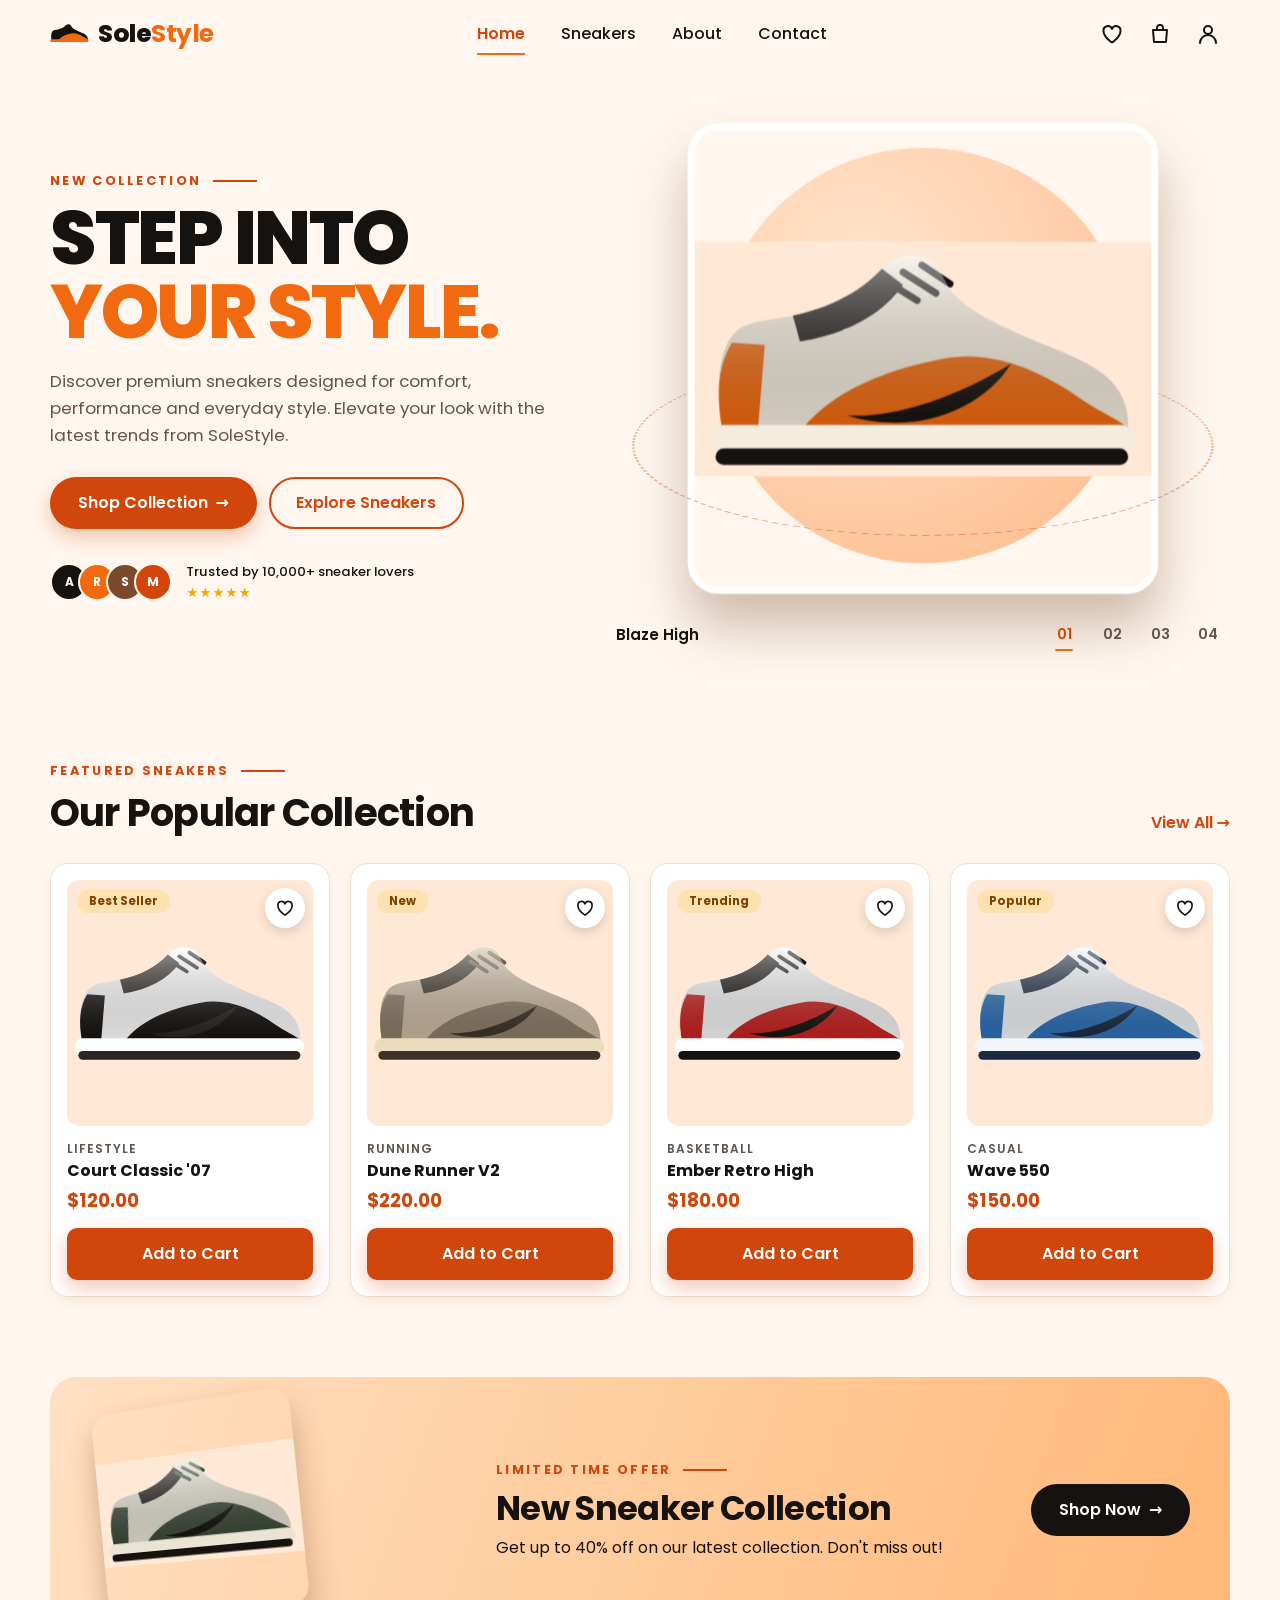
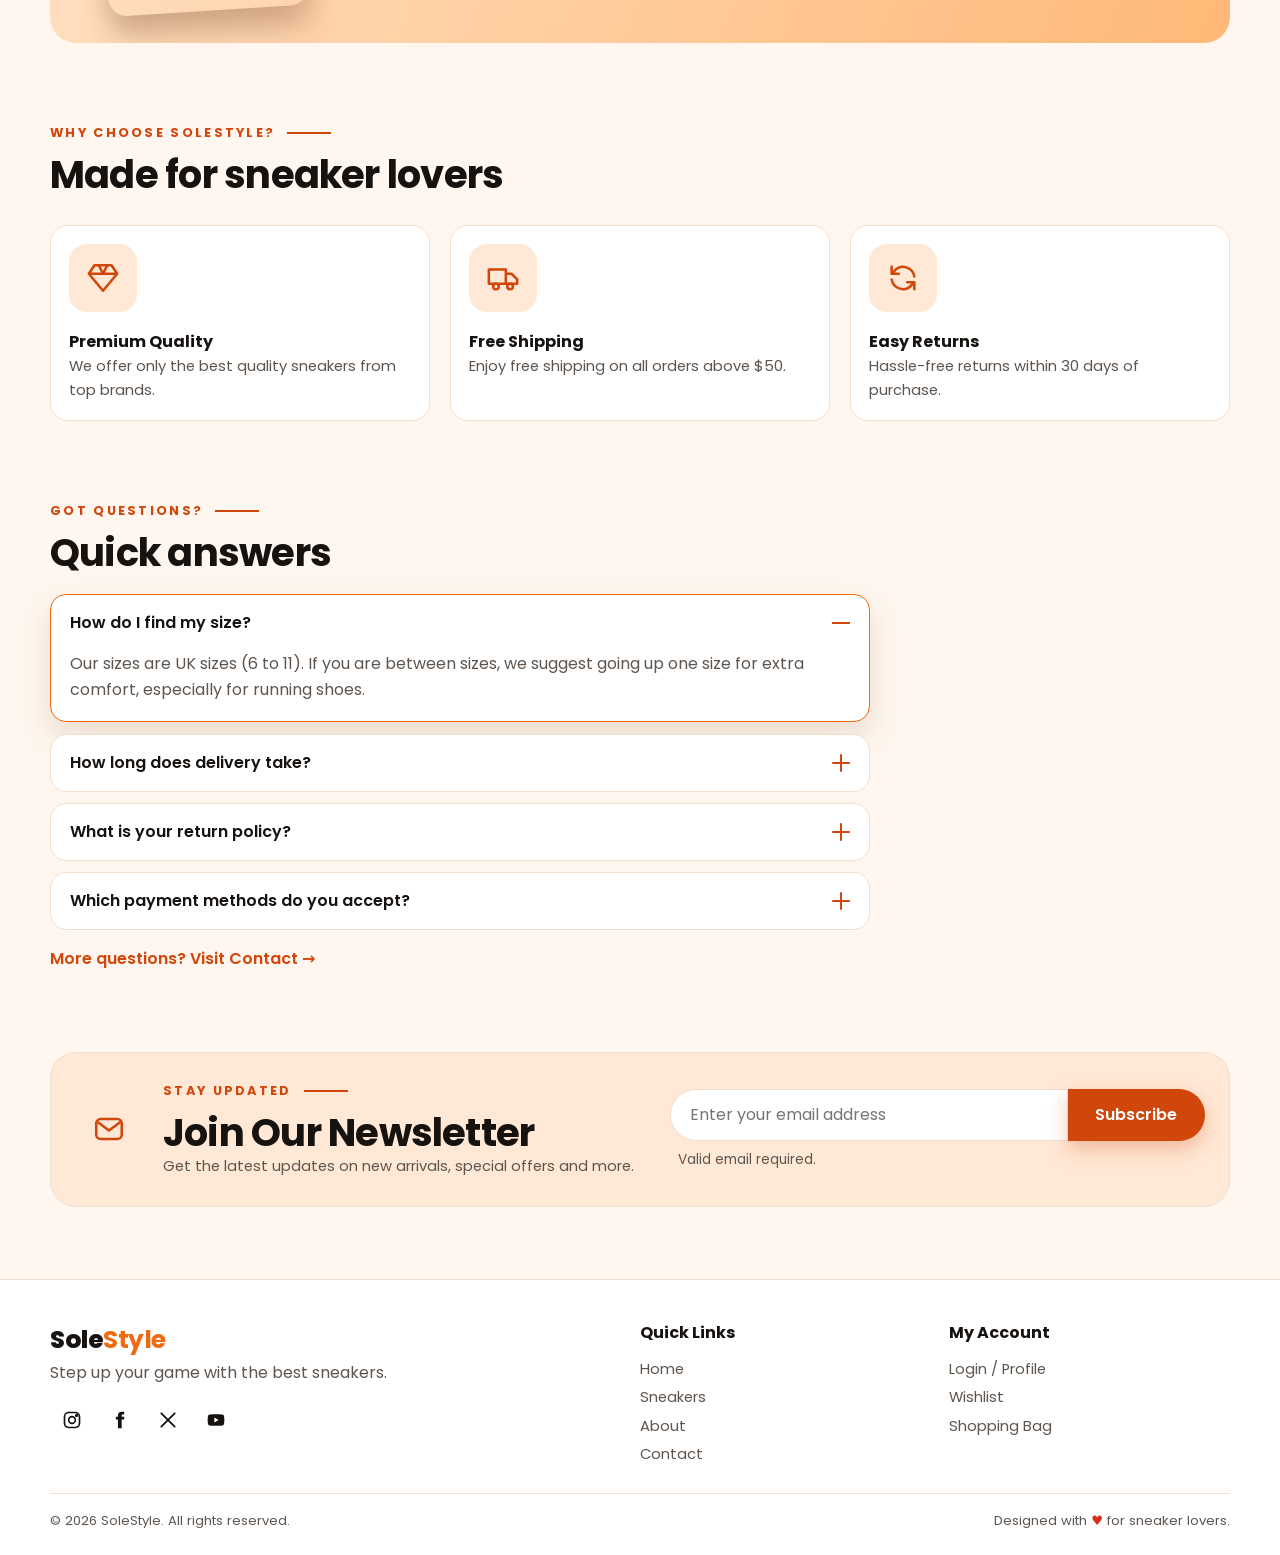
==== commit 075f541c: "Week 2 Task completed" ====
--- a/index.html
+++ b/index.html
@@ -9,6 +9,7 @@
   <link rel="preconnect" href="https://fonts.gstatic.com" crossorigin>
   <link href="https://fonts.googleapis.com/css2?family=Poppins:wght@400;500;600;700;800&display=swap" rel="stylesheet">
   <link rel="stylesheet" href="style.css">
+  <link rel="stylesheet" href="accordion.css">
 </head>
 <body>
   <a class="skip" href="#main">Skip to content</a>
@@ -85,6 +86,7 @@
     <a href="#/contact" data-r="contact"><svg width="24" height="24" viewBox="0 0 24 24" fill="none" stroke="currentColor" stroke-width="1.9" stroke-linecap="round" stroke-linejoin="round" aria-hidden="true"><path d="M4 5h16v11H9l-5 4z"/></svg><span>Contact</span></a>
   </nav>
   <div class="toast" id="toast" role="status" aria-live="polite"></div>
+  <script src="accordion.js"></script>
   <script src="script.js"></script>
 </body>
 </html>
--- a/style.css
+++ b/style.css
@@ -480,13 +480,8 @@
 .done-box h2{margin-bottom:.5rem}
 .faq{max-width:820px}
 .faq h2{margin-bottom:1.2rem}
-.faq details{margin-bottom:.7rem;border:1px solid var(--line);border-radius:16px;background:#fff;transition:box-shadow .2s}
-.faq details[open]{box-shadow:var(--shadow);border-color:var(--o)}
-.faq summary{display:flex;align-items:center;justify-content:space-between;gap:1rem;min-height:56px;padding:0 1.2rem;font-weight:600;cursor:pointer;list-style:none}
-.faq summary::-webkit-details-marker{display:none}
-.faq summary::after{content:"+";font-size:1.5rem;color:var(--btn);transition:transform .25s}
-.faq details[open] summary::after{transform:rotate(45deg)}
-.faq details p{padding:0 1.2rem 1.2rem}
+.faq-home h2{margin-bottom:1.2rem}
+.faq-home .link{font-weight:600;color:var(--btn)}
 
 @media (min-width:640px){
   .ct-cards{grid-template-columns:1fr 1fr}
--- a/accordion.css
+++ b/accordion.css
@@ -0,0 +1,75 @@
+/* ==========================================================
+   Accordion component styles
+   Works with accordion.js. Uses the site's CSS variables
+   (--o, --btn, --line, --shadow) with safe fallbacks so the
+   component also works on its own page.
+   ========================================================== */
+
+/* ---------- Base (no-JS state: everything visible) ---------- */
+.acc{display:grid;gap:.7rem;max-width:820px}
+.acc-item{border:1px solid var(--line,#f0dfce);border-radius:16px;background:#fff;transition:box-shadow .25s,border-color .25s}
+.acc-heading{margin:0;font-size:1rem}
+.acc-trigger{
+  display:flex;align-items:center;justify-content:space-between;gap:1rem;width:100%;
+  min-height:56px;padding:.5rem 1.2rem;border:0;border-radius:16px;background:none;
+  color:inherit;font:inherit;font-weight:600;text-align:left;cursor:pointer
+}
+.acc-trigger:hover{color:var(--btn,#d1460a)}
+/* Spacing is set with margins on the children, not padding on .acc-inner,
+   because padding would stay visible when the panel is collapsed to 0 height. */
+.acc-inner>*{margin:0 1.2rem}
+.acc-inner>:last-child{margin-bottom:1.2rem}
+
+/* ---------- Enhanced state (class added by JS) ---------- */
+.acc.is-ready .acc-item.open{border-color:var(--o,#f26a0f);box-shadow:var(--shadow,0 14px 34px rgba(120,60,10,.15))}
+
+/* Plus icon drawn with two bars; the vertical bar rotates away when open */
+.acc-icon{position:relative;flex:none;width:18px;height:18px}
+.acc-icon::before,.acc-icon::after{
+  content:"";position:absolute;left:0;top:50%;width:100%;height:2px;margin-top:-1px;
+  border-radius:2px;background:var(--btn,#d1460a);transition:transform .3s
+}
+.acc-icon::after{transform:rotate(90deg)}
+.acc-item.open .acc-icon::after{transform:rotate(0)}
+
+/* Fallback for browsers without grid-row animation: simple show/hide */
+.acc.is-ready .acc-panel{display:none}
+.acc.is-ready .acc-item.open .acc-panel{display:block}
+
+/* Smooth height animation (0fr -> 1fr). Closed panels are visibility:hidden so
+   links inside them cannot be reached with the Tab key. */
+@supports (grid-template-rows:0fr){
+  .acc.is-ready .acc-panel,
+  .acc.is-ready .acc-item.open .acc-panel{display:grid}
+  .acc.is-ready .acc-panel{
+    grid-template-rows:0fr;visibility:hidden;
+    transition:grid-template-rows .3s ease,visibility 0s .3s
+  }
+  .acc.is-ready .acc-item.open .acc-panel{
+    grid-template-rows:1fr;visibility:visible;
+    transition:grid-template-rows .3s ease,visibility 0s
+  }
+  .acc.is-ready .acc-inner{min-height:0;overflow:hidden}
+}
+
+/* ---------- Expand / collapse all ---------- */
+.acc-tools{display:flex;justify-content:flex-end;max-width:820px;margin-bottom:.6rem}
+.acc-all{
+  min-height:44px;padding:.4rem 1rem;border:0;border-radius:99px;background:none;
+  color:var(--btn,#d1460a);font:inherit;font-size:.9rem;font-weight:600;cursor:pointer;
+  text-decoration:underline;text-underline-offset:3px
+}
+.acc-all:hover{background:var(--tint,#ffe9d6)}
+
+/* ---------- Focus and small screens ---------- */
+.acc-trigger:focus-visible,.acc-all:focus-visible{outline:3px solid var(--ink,#16120f);outline-offset:2px}
+@media (max-width:559px){
+  .acc-trigger{padding-inline:1rem}
+  .acc-inner>*{margin-inline:1rem}
+  .acc-inner>:last-child{margin-bottom:1rem}
+}
+
+/* ---------- Respect "reduce motion" ---------- */
+@media (prefers-reduced-motion:reduce){
+  .acc-item,.acc-icon::before,.acc-icon::after,.acc.is-ready .acc-panel{transition:none!important}
+}
